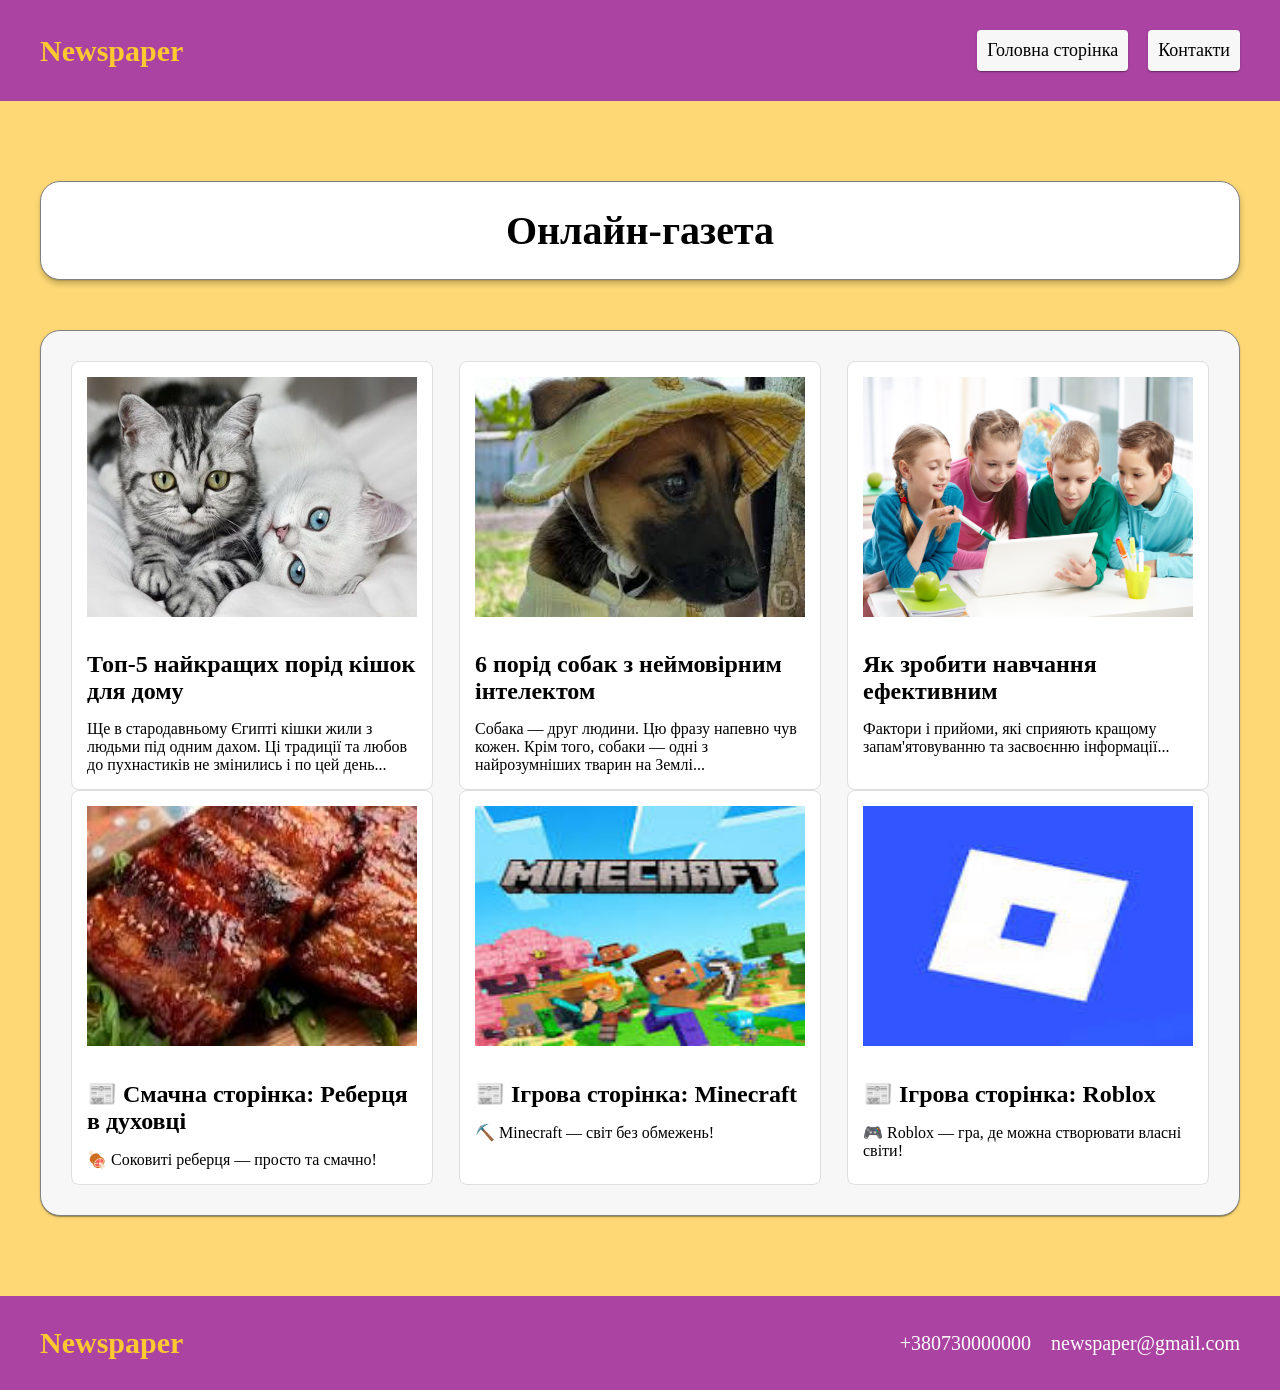
==== index.html @ fab31f5f "Add files via upload" ====
<!DOCTYPE html>
<html lang="en">

<head>
    <meta charset="UTF-8">
    <meta http-equiv="X-UA-Compatible" content="IE=edge">
    <meta name="viewport" content="width=device-width, initial-scale=1.0">
    <title>Онлайн-газета</title>
    <link rel="stylesheet" href="style.css">
</head>

<body>
    <header class="header">
        <div class="container header-wrap">
            <a href="./index.html" class="logo">Newspaper</a>
            <nav class="nav">
                <ul class="nav-list">
                    <li class="nav-item">
                        <a href="./index.html" class="nav-link">Головна сторінка</a>
                    </li>
                    <li class="nav-item">
                        <a href="contacts.html" class="nav-link">Контакти</a>
                        <a href="contacts.html"></a>
                    </li>
                </ul>
            </nav>
        </div>
    </header>

    <main class="main">
        <div class="container">
            <div class="title-wrap">
                <h1 class="title">Онлайн-газета</h1>
            </div>
            <div class="news">
                <ul class="news-list">
                    <li class="new">
                        <a href="new-one.html" class="new-wrap">
                            <img src="new-one.jpg" alt="">
                            <a href="new-one.html"></a>
                            <div class="new-text-wrap">
                                <h2 class="new-title">Топ-5 найкращих порiд кішок для дому</h2>
                                <p class="new-text">Ще в стародавньому Єгипті кішки жили з людьми під одним дахом. Ці
                                    традиції та любов до пухнастиків не змінились і по цей день...</p>
                            </div>
                        </a>
                    </li>
                    <li class="new">
                        <a href="new-two.html" class="new-wrap">
                            <img src="new-two.jpg" alt="">
                            <a href="new-two.html"></a>
                            <div class="new-text-wrap">
                                <h2 class="new-title">6 порід собак з неймовірним інтелектом</h2>
                                <p class="new-text">Собака — друг людини. Цю фразу напевно чув кожен. Крім того, собаки
                                    — одні з найрозумніших тварин на Землі...</p>
                            </div>
                        </a>
                    </li>
                    <li class="new">
                        <a href="new-three.html" class="new-wrap">
                            <img src="new-three.jpg" alt="">
                            <a href="new-three.html"></a>
                            <div class="new-text-wrap">
                                <h2 class="new-title">Як зробити навчання ефективним</h2>
                                <p class="new-text">Фактори і прийоми, які сприяють кращому запам'ятовуванню та
                                    засвоєнню інформації...</p>
                            </div>
                        </a>
                    </li>
                   
                
                        <li class="new">
                        <a href="new-four.html" class="new-wrap">  <img src="new-four.jpg" alt="">
                        
                       
                        <div class="new-text-wrap">
                            <h2 class="new-title">
                                📰 Смачна сторінка: Реберця в духовці
                            </h2>
                            <p class="new-text">
                                🍖 Соковиті реберця — просто та смачно!
                            </p>
                        </div></a>
                      
                    </li>
                
                    <li class="new">
                        <a href="new-five.html" class="new-wrap"> <img src="new-five.jpg" alt="">
                        
                        <div class="new-text-wrap">
                            <h2 class="new-title">
                                📰 Ігрова сторінка: Minecraft
                            </h2>
                            <p class="new-text">
                                ⛏️ Minecraft — світ без обмежень!
                            </p>
                        </div></a>
                       
                    </li>
                    <li class="new">
                        <a href="new-six.html" class="new-wrap">            <img src="new-six.jpg" alt="">
                        <div class="new-text-wrap">
                            <h2 class="new-title">
                                📰 Ігрова сторінка: Roblox
                            </h2>
                            <p class="new-text">
                                🎮 Roblox — гра, де можна створювати власні світи!
                            </p>
                        </div></a>
            
                    </li>
                </ul>
            </div>

        </div>
    </main>

    <footer class="footer">
        <div class="container footer-wrap">
            <a href="index.html" class="logo">Newspaper</a>
            <ul class="footer-list">
                <li class="footer-item">
                    <a href="tel:+380730000000" class="footer-link tel">+380730000000</a>
                </li>
                <li class="footer-item">
                    <a href="mailto:newspaper@gmail.com" class="footer-link">newspaper@gmail.com</a>
                </li>
            </ul>
        </div>
    </footer>
</body>

</html>
---- style.css ----
body{
    box-sizing: border-box;
    margin: 0 auto;
  
}
ul{
    list-style: none;
    padding: 0;
    margin: 0;
    display: flex;
    flex-wrap: wrap;
}
a{
    text-decoration: none;
}
h1, h2, h3, h4, h5, h6, p{
    margin: 0;
}
.container{
    width: 1200px;
    margin: 0 auto;
    padding: 0 15px;
}
.header{
    background-color: #aa43a2;
    padding: 30px 0;
}
.header-wrap{
    display: flex;
    justify-content: space-between;
    align-items: center;
}
.logo{
    color: #fec830;
    font-size: 30px;
    font-weight: 700;
}
.nav-link{
    font-size: 18px;
    color: black;
}



.main{
    background-color: #fdd875;
    padding-top: 80px;
    padding-bottom: 80px;
}
.nav-list{
    display: flex;
    justify-content: center;
    gap: 20px;
    margin: 0;
    list-style: none;
    border-radius: 4px;
}
.nav-item{
    padding: 10px;
    border-radius: 4px;
    text-decoration: none;
    color: black;
    background-color: rgb(247, 247, 247);
    box-shadow: 0px 2px 1px -1px rgba(0, 0, 0, 0.2),
            0px 1px 1px 0px rgba(0, 0, 0, 0.14), 0px 1px 3px 0px rgba(0, 0, 0, 0.12);
    cursor: pointer;
}
.nav-item:hover,
.nav-item:focus{
    background-color: white;
}
.title-wrap{
    background-color: white;
    padding-top: 25px;
    padding-bottom: 25px;
    border: 1px solid gray;
    box-shadow: 0px 1px 1px RGB(0 0 0/12%), 0px 4px 4px RGB(0 0 0/6%), 1px 4px 6px RGB(0 0 0/16%);
    border-radius: 20px;
}
.title{
    font-size: 40px;
    text-align: center;
}
.news{
    background-color: rgb(247, 247, 247);
    padding: 30px;
    margin-top: 50px;
    border: 1px solid gray;
    box-shadow: 0px 2px 1px -1px rgba(0, 0, 0, 0.2),
            0px 1px 1px 0px rgba(0, 0, 0, 0.14), 0px 1px 3px 0px rgba(0, 0, 0, 0.12);
    border-radius: 20px;
}
.news-list{
    display: flex;
    justify-content: space-between;
}
.new{
    width: 330px;
    padding: 15px;
    background-color: #fff;
    border: 1px solid rgb(224, 223, 223);
    border-radius: 8px;
}
.new:hover,
.new:focus {
    box-shadow: 0px 1px 1px RGB(0 0 0/12%), 0px 4px 4px RGB(0 0 0/6%), 1px 4px 6px RGB(0 0 0/16%);
}
img{
    width: 100%;
    height: 240px;
}
.new-text-wrap{
    margin-top: 30px;
    color: black;
}
.new-text{
    margin-top: 15px;
}




.footer{
    background-color: #aa43a2;
    padding: 30px 0;
}
.footer-wrap {
    display: flex;
    justify-content: space-between;
    align-items: center;
}
.footer-list{
    display: flex;
    justify-content: end;
}
.footer-link{
    color: white;
    font-size: 20px;
}
.tel{
    margin-right: 20px;
}




.cat-container{
    background-color: rgb(247, 247, 247);
    padding: 30px;
    border: 1px solid gray;
    box-shadow: 0px 2px 1px -1px rgba(0, 0, 0, 0.2),
            0px 1px 1px 0px rgba(0, 0, 0, 0.14), 0px 1px 3px 0px rgba(0, 0, 0, 0.12);
    border-radius: 20px;
    font-size: 20px;
}
.cat-text{
    margin-top: 30px;
}
.cat-card{
    margin-top: 50px;
}
.cat-card-title{
    text-align: center;
    font-size: 30px;
}
.cat-card-img{
    margin: 25px auto;
    width: 650px;
    height: 100%;
    display: flex;
    justify-content: center;

}





.dog-container {
    background-color: rgb(247, 247, 247);
    padding: 30px;
    border: 1px solid gray;
    box-shadow: 0px 2px 1px -1px rgba(0, 0, 0, 0.2),
        0px 1px 1px 0px rgba(0, 0, 0, 0.14), 0px 1px 3px 0px rgba(0, 0, 0, 0.12);
    border-radius: 20px;
    font-size: 20px;
}
.dog-text{
    margin-top: 30px;
}
.dog-card {
    margin-top: 50px;
}
.dog-card-title{
    font-size: 24px;

}
.dog-card-text{
    margin-top: 25px;
}
.dog-card-img {
    margin: 25px auto;
    width: 650px;
    height: 100%;
    display: flex;
    justify-content: center;
}




.study-container {
    background-color: rgb(247, 247, 247);
    padding: 30px;
    border: 1px solid gray;
    box-shadow: 0px 2px 1px -1px rgba(0, 0, 0, 0.2),
        0px 1px 1px 0px rgba(0, 0, 0, 0.14), 0px 1px 3px 0px rgba(0, 0, 0, 0.12);
    border-radius: 20px;
    font-size: 20px;
}
.study-text {
    margin-top: 30px;
}
.study-img{
    margin: 25px auto;
    width: 900px;
    height: 100%;
    display: flex;
    justify-content: center;
}
.study-list{
    list-style: square;
    margin-left: 20px;
}
.study-item{
    margin-top: 10px;
}



.contacts-container {
    background-color: rgb(247, 247, 247);
    padding: 30px;
    border: 1px solid gray;
    box-shadow: 0px 2px 1px -1px rgba(0, 0, 0, 0.2),
        0px 1px 1px 0px rgba(0, 0, 0, 0.14), 0px 1px 3px 0px rgba(0, 0, 0, 0.12);
    border-radius: 20px;
    font-size: 20px;
    font-size: 30px;
}
.contact-text{
    margin-bottom: 20px;
    margin-top: 20px;
}
.contact-link{
    color: #aa43a2;
}
.contact-link:hover,
.contact-link:focus {
    color: #8a1381;
    font-weight: 700;
}
.contact-img{
    height: 100%;
    border: 1px solid rgb(215, 215, 215);
    border-radius: 20px;
    box-shadow: 0px 2px 1px -1px rgba(0, 0, 0, 0.2),
            0px 1px 1px 0px rgba(0, 0, 0, 0.14), 0px 1px 3px 0px rgba(0, 0, 0, 0.12);
}
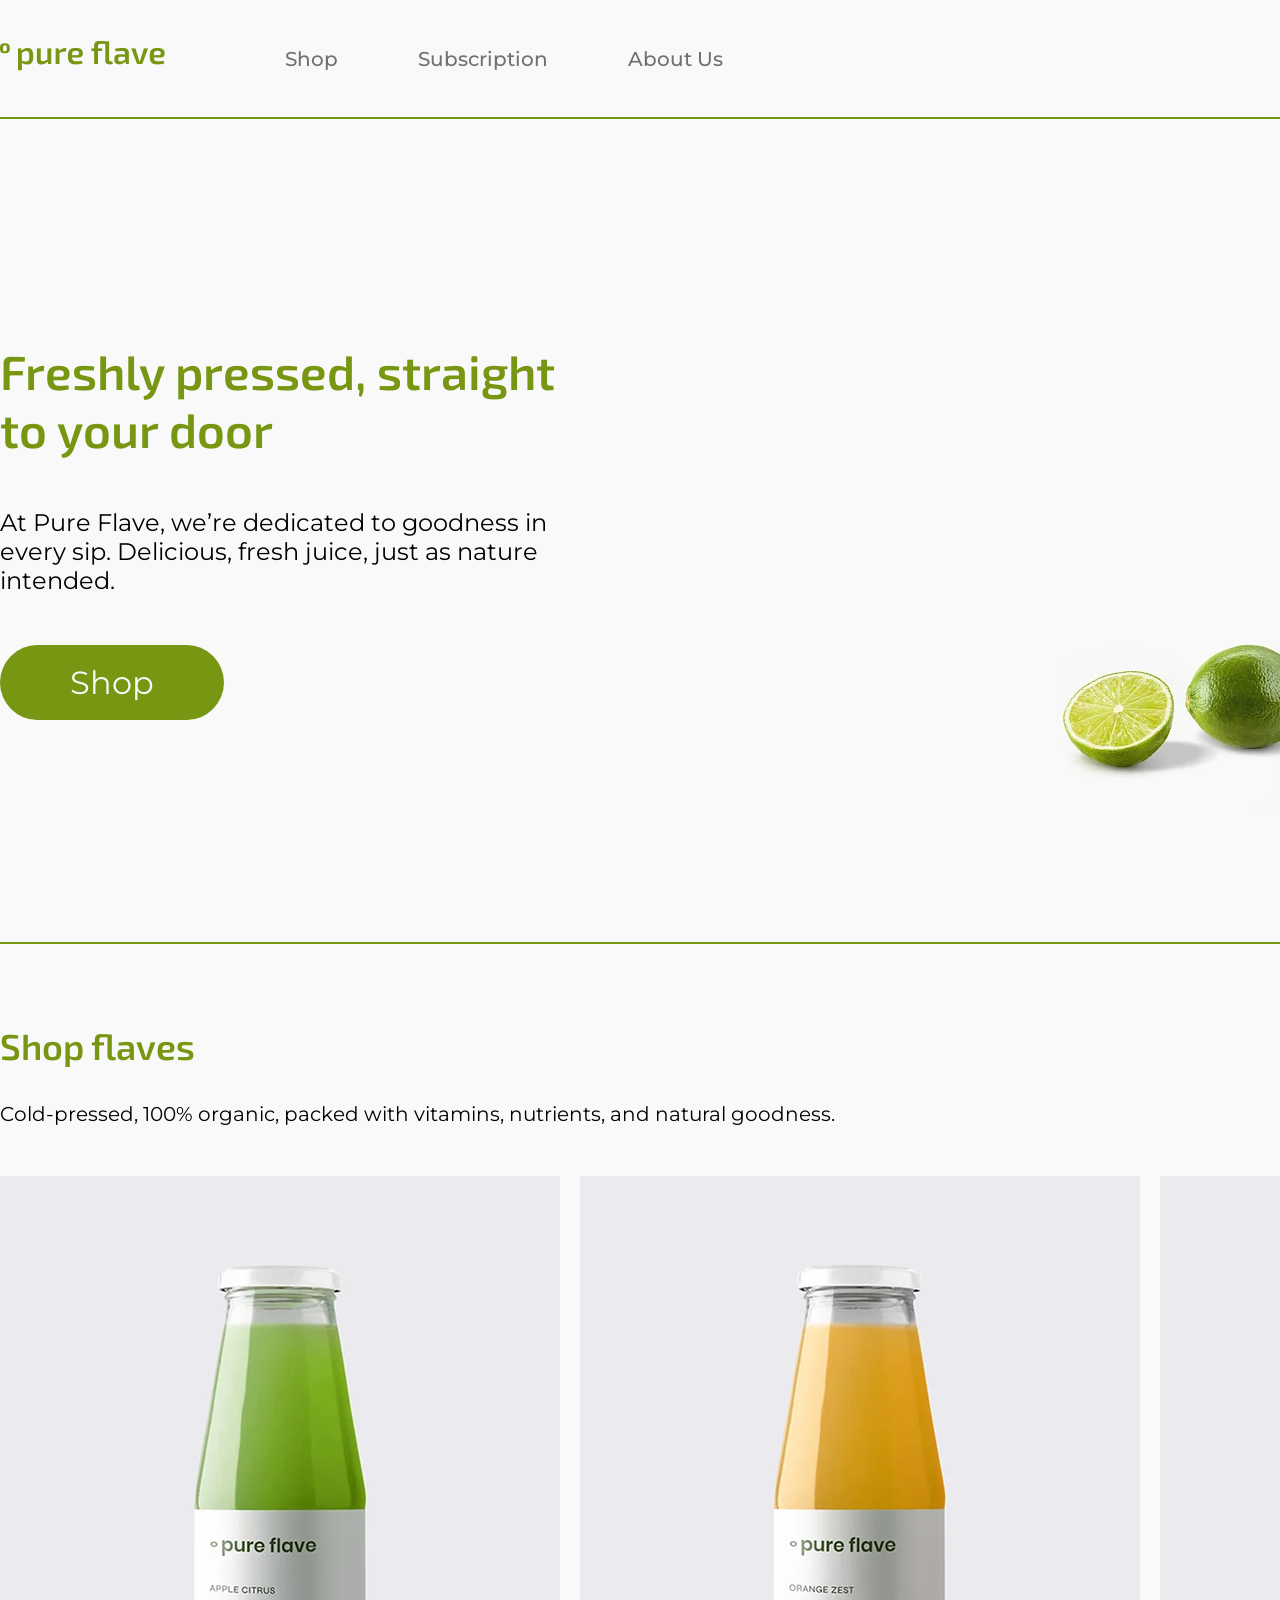
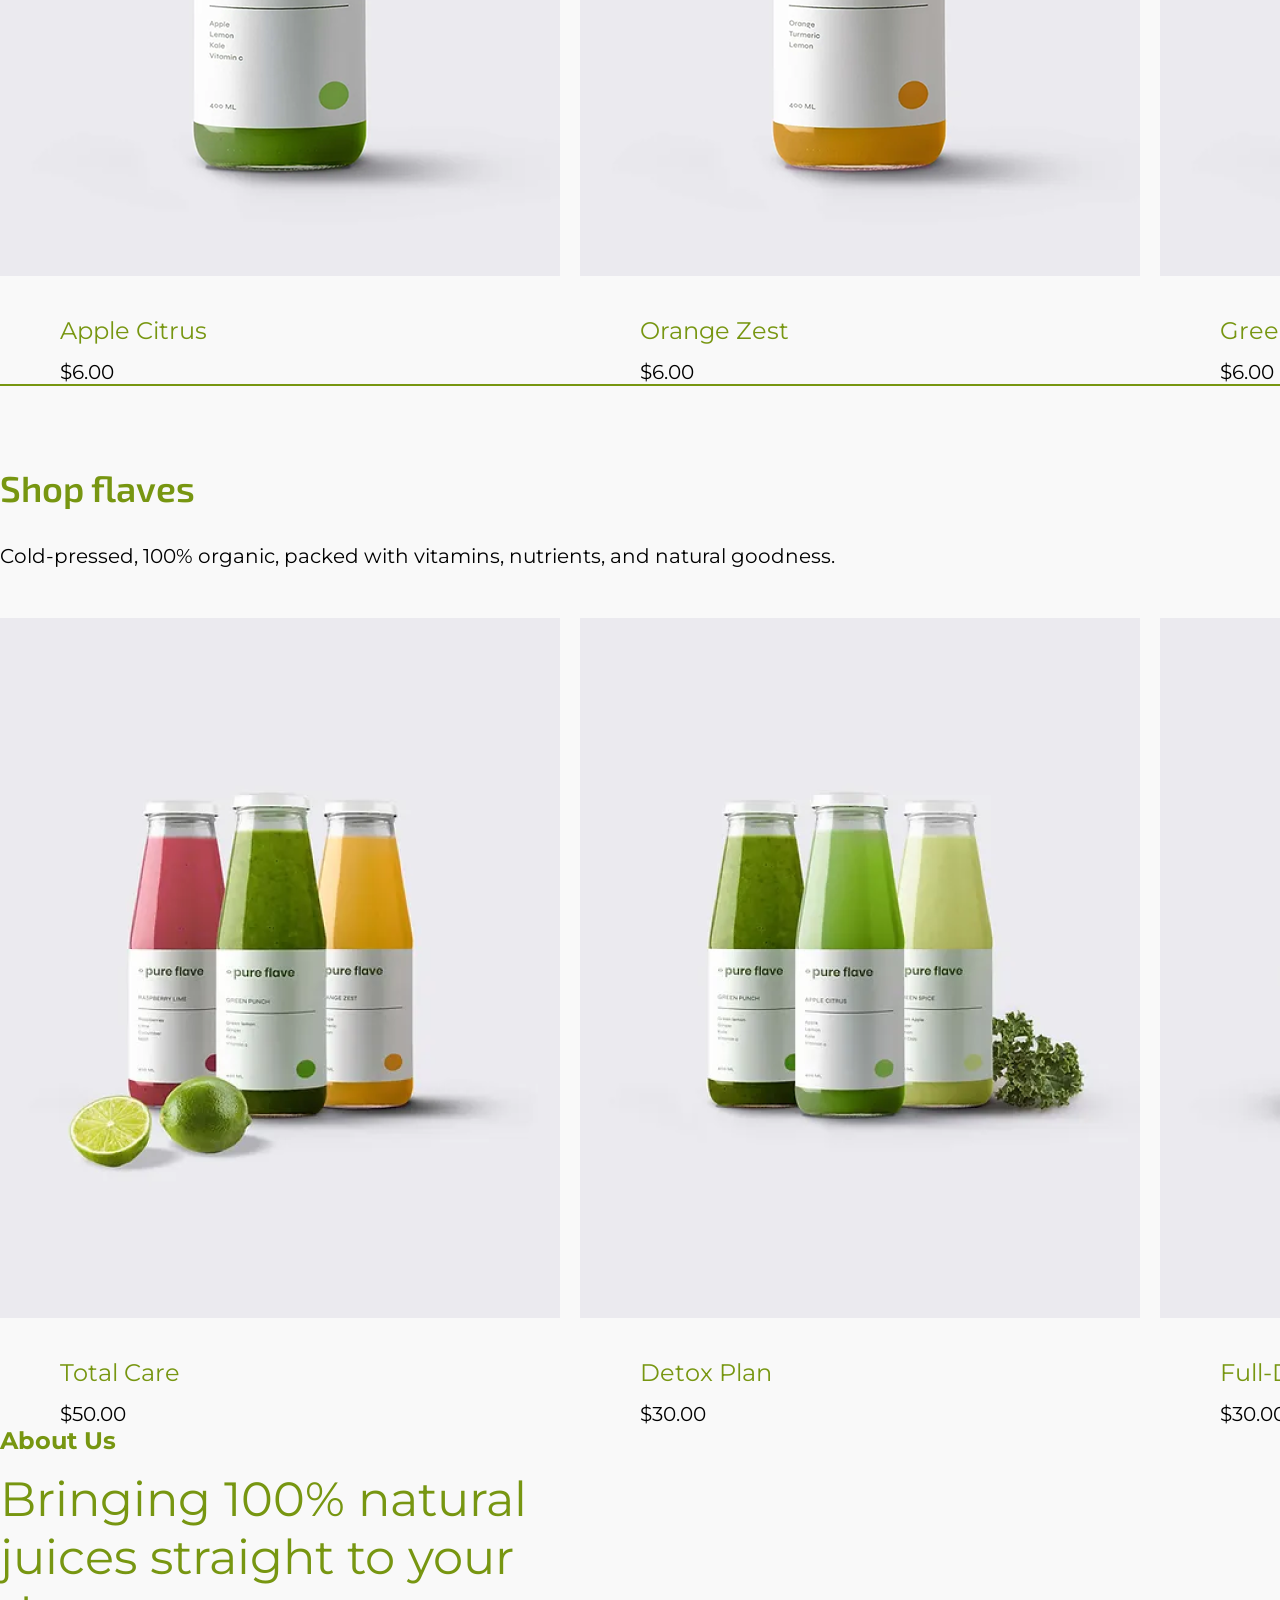
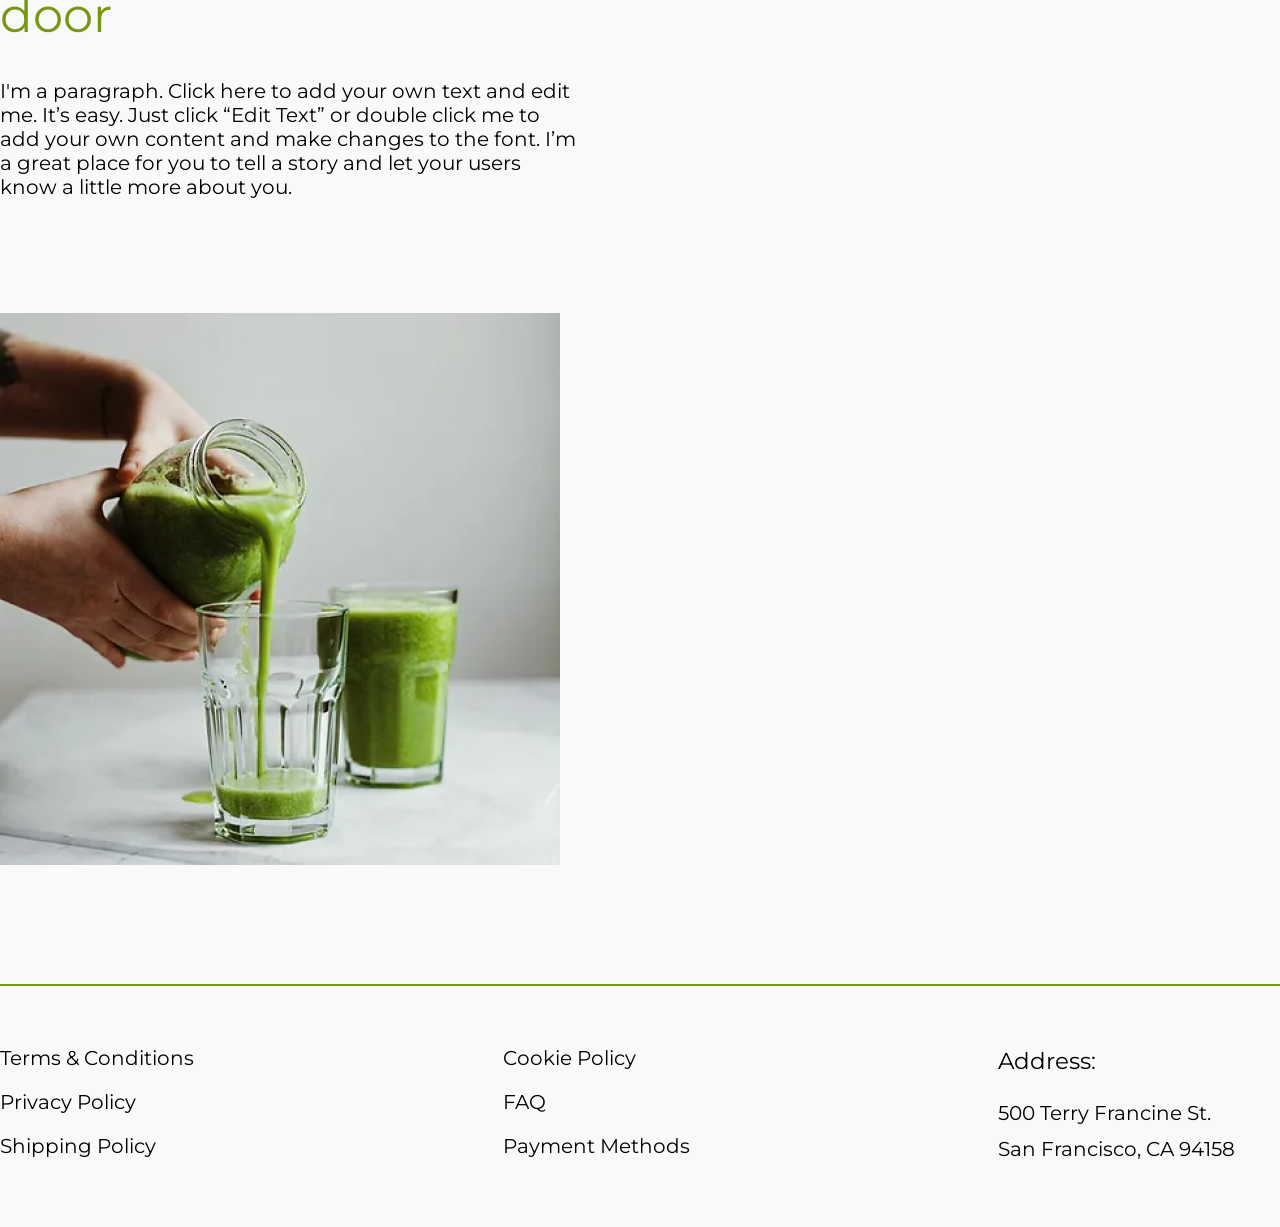
==== commit 19c28963: "Add files via upload" ====
--- a/index.html
+++ b/index.html
@@ -3,127 +3,195 @@
 
 <head>
     <meta charset="UTF-8">
-    <meta http-equiv="X-UA-Compatible" content="IE=edge">
     <meta name="viewport" content="width=device-width, initial-scale=1.0">
-    <title>Онлайн-газета</title>
-    <link rel="stylesheet" href="style.css">
+    <title>shop jus</title>
+    <link rel="stylesheet" href="./style.css">
+    <link
+        href="https://fonts.googleapis.com/css2?family=Exo+2:ital,wght@0,100..900;1,100..900&family=Inter:ital,opsz,wght@0,14..32,100..900;1,14..32,100..900&family=Montserrat:ital,wght@0,100..900;1,100..900&display=swap"
+        rel="stylesheet">
 </head>
 
 <body>
     <header class="header">
-        <div class="container header-wrap">
-            <a href="./index.html" class="logo">Newspaper</a>
-            <nav class="nav">
-                <ul class="nav-list">
-                    <li class="nav-item">
-                        <a href="./index.html" class="nav-link">Головна сторінка</a>
-                    </li>
-                    <li class="nav-item">
-                        <a href="contacts.html" class="nav-link">Контакти</a>
-                        <a href="contacts.html"></a>
-                    </li>
-                </ul>
-            </nav>
+        <div class=" container header-container ">
+            <a href="" class="header-logo"><img src="./logo.png" alt="logo"></a>
+            <ul class="header-list">
+                <li class="header-items">
+                    <a href="" class="header-link">Shop</a>
+                </li>
+                <li class="header-items">
+                    <a href="" class="header-link">Subscription</a>
+                </li>
+                <li class="header-items">
+                    <a href="" class="header-link">About Us</a>
+                </li>
+            </ul>
         </div>
     </header>
-
-    <main class="main">
+    <main>
+        <section class="hero">
+            <div class="container hero-container">
+                <div class="hero-wrap">
+                    <h1 class="hero-title">
+                        Freshly pressed,
+                        straight to
+                        your door
+                    </h1>
+                    <p class="hero-text">
+                        At Pure Flave, we’re dedicated to goodness in every sip. Delicious, fresh juice, just as nature
+                        intended.
+                    </p>
+                    <a href="" class="hero-button">Shop</a>
+                </div>
+                <img src="./hero.png" alt="gus">
+            </div>
+        </section>
+       
+         <section class="flaves">
+            <div class="container">
+                <h2 class="flaves-title">
+                    Shop flaves
+                </h2>
+                <p class="flaves-text">
+                    Cold-pressed, 100% organic, packed with vitamins, nutrients, and natural goodness.
+                </p>
+                <ul class="flaves-list">
+                    <li class="flaves-item">
+                        <img src="./apple-citrus.png" alt="Apple Citrus">
+                        <h3 class="flaves-subtitle">
+                            Apple Citrus
+                        </h3>
+                        <p class="flaves-prise">
+                            $6.00
+                        </p>
+                    </li>
+                    <li class="flaves-item">
+                        <img src="./orange-zest.png" alt="Orange Zest">
+                        <h3 class="flaves-subtitle">
+                            Orange Zest
+                        </h3>
+                        <p class="flaves-prise">
+                            $6.00
+                        </p>
+                    </li>
+                    <li class="flaves-item">
+                        <img src="./green-gus.png" alt="Green Punch">
+                        <h3 class="flaves-subtitle">
+                            Green Punch
+                        </h3>
+                        <p class="flaves-prise">
+                            $6.00
+                        </p>
+                    </li>
+                </ul>
+            </div>
+        </section>
+                 <section class="flaves">
+            <div class="container">
+                <h2 class="flaves-title">
+                    Shop flaves
+                </h2>
+                <p class="flaves-text">
+                    Cold-pressed, 100% organic, packed with vitamins, nutrients, and natural goodness.
+                </p>
+                <ul class="flaves-list">
+                    <li class="flaves-item">
+                        <img src="./total-care.png" alt="">
+                        <h3 class="flaves-subtitle">
+                            Total Care
+                        </h3>
+                        <p class="flaves-prise">
+                            $50.00
+                        </p>
+                    </li>
+                    <li class="flaves-item">
+                        <img src="./detox-plan.png" alt="">
+                        <h3 class="flaves-subtitle">
+                            Detox Plan
+                        </h3>
+                        <p class="flaves-prise">
+                            $30.00
+                        </p>
+                    </li>
+                    <li class="flaves-item">
+                        <img src="./full-day-ceanses.png" alt="">
+                        <h3 class="flaves-subtitle">
+                           Full-Day Cleanses
+                        </h3>
+                        <p class="flaves-prise">
+                           $30.00
+                        </p>
+                    </li>
+                </ul>
+            </div>
+        </section>
+ <section class="hero">
+            <div class="container hero-container-pp">
+                <div class="hero-wrap">
+                    <h1 class="hero-title-pp">
+                        About Us
+                    </h1>
+                    <p class="hero-text-pp">
+                      Bringing 100% natural juices straight to your door
+                    </p>
+                   <p>
+                    I'm a paragraph. Click here to add your own text and edit me. It’s easy. Just click “Edit Text” or double click me to add your own content and make changes to the font. I’m a great place for you to tell a story and let your users know a little more about you.
+                   </p>
+                </div>
+                <img src="./about-ass.png" alt="gus" class="about-ass-img">
+            </div>
+        </section>
+    </main>
+    <footer class="footer">
         <div class="container">
-            <div class="title-wrap">
-                <h1 class="title">Онлайн-газета</h1>
-            </div>
-            <div class="news">
-                <ul class="news-list">
-                    <li class="new">
-                        <a href="new-one.html" class="new-wrap">
-                            <img src="new-one.jpg" alt="">
-                            <a href="new-one.html"></a>
-                            <div class="new-text-wrap">
-                                <h2 class="new-title">Топ-5 найкращих порiд кішок для дому</h2>
-                                <p class="new-text">Ще в стародавньому Єгипті кішки жили з людьми під одним дахом. Ці
-                                    традиції та любов до пухнастиків не змінились і по цей день...</p>
-                            </div>
-                        </a>
-                    </li>
-                    <li class="new">
-                        <a href="new-two.html" class="new-wrap">
-                            <img src="new-two.jpg" alt="">
-                            <a href="new-two.html"></a>
-                            <div class="new-text-wrap">
-                                <h2 class="new-title">6 порід собак з неймовірним інтелектом</h2>
-                                <p class="new-text">Собака — друг людини. Цю фразу напевно чув кожен. Крім того, собаки
-                                    — одні з найрозумніших тварин на Землі...</p>
-                            </div>
-                        </a>
-                    </li>
-                    <li class="new">
-                        <a href="new-three.html" class="new-wrap">
-                            <img src="new-three.jpg" alt="">
-                            <a href="new-three.html"></a>
-                            <div class="new-text-wrap">
-                                <h2 class="new-title">Як зробити навчання ефективним</h2>
-                                <p class="new-text">Фактори і прийоми, які сприяють кращому запам'ятовуванню та
-                                    засвоєнню інформації...</p>
-                            </div>
-                        </a>
-                    </li>
-                   
-                
-                        <li class="new">
-                        <a href="new-four.html" class="new-wrap">  <img src="new-four.jpg" alt="">
-                        
-                       
-                        <div class="new-text-wrap">
-                            <h2 class="new-title">
-                                📰 Смачна сторінка: Реберця в духовці
-                            </h2>
-                            <p class="new-text">
-                                🍖 Соковиті реберця — просто та смачно!
-                            </p>
-                        </div></a>
-                      
-                    </li>
-                
-                    <li class="new">
-                        <a href="new-five.html" class="new-wrap"> <img src="new-five.jpg" alt="">
-                        
-                        <div class="new-text-wrap">
-                            <h2 class="new-title">
-                                📰 Ігрова сторінка: Minecraft
-                            </h2>
-                            <p class="new-text">
-                                ⛏️ Minecraft — світ без обмежень!
-                            </p>
-                        </div></a>
-                       
-                    </li>
-                    <li class="new">
-                        <a href="new-six.html" class="new-wrap">            <img src="new-six.jpg" alt="">
-                        <div class="new-text-wrap">
-                            <h2 class="new-title">
-                                📰 Ігрова сторінка: Roblox
-                            </h2>
-                            <p class="new-text">
-                                🎮 Roblox — гра, де можна створювати власні світи!
-                            </p>
-                        </div></a>
-            
-                    </li>
-                </ul>
-            </div>
-
-        </div>
-    </main>
-
-    <footer class="footer">
-        <div class="container footer-wrap">
-            <a href="index.html" class="logo">Newspaper</a>
             <ul class="footer-list">
-                <li class="footer-item">
-                    <a href="tel:+380730000000" class="footer-link tel">+380730000000</a>
-                </li>
-                <li class="footer-item">
-                    <a href="mailto:newspaper@gmail.com" class="footer-link">newspaper@gmail.com</a>
+                <li class="footer=item">
+                    <ul class="footer-sublist">
+                        <li class="footer-subitem">
+                            <a href="" class="footer-link">Terms & Conditions</a>
+                        </li>
+                        <li class="footer-subitem">
+                            <a href="" class="footer-link">Privacy Policy</a>
+                        </li>
+                        <li class="footer-subitem">
+                            <a href="" class="footer-link">Shipping Policy</a>
+                        </li>
+                    </ul>
+                </li>
+                <li class="footer=item">
+                    <ul class="footer-sublist">
+                        <li class="footer-subitem">
+                            <a href="" class="footer-link">Cookie Policy​</a>
+                        </li>
+                        <li class="footer-subitem">
+                            <a href="" class="footer-link">FAQ</a>
+                        </li>
+                        <li class="footer-subitem">
+                            <a href="" class="footer-link">Payment Methods</a>
+                        </li>
+                    </ul>
+                </li>
+                <li class="footer=item">
+                    <h3 class="footer-title">
+                        Address:
+                    </h3>
+                    <p class="footer-address">
+                        500 Terry Francine St. <br>
+                        San Francisco, CA 94158
+                    </p>
+                </li>
+                <li class="footer=item">
+                    <h3 class="footer-title">
+                        Contact
+                    </h3>
+                    <ul class="footer-sublist">
+                        <li class="footer-subitem">
+                            <a href="mailto:info@mysite.com" class="footer-link">info@mysite.com</a>
+                        </li>
+                        <li class="footer-subitem">
+                            <a href="tel:123-456-7890" class="footer-link">123-456-7890</a>
+                        </li>
+                    </ul>
                 </li>
             </ul>
         </div>
--- a/style.css
+++ b/style.css
@@ -1,270 +1,187 @@
-body{
-    box-sizing: border-box;
+body {
+    margin: 0;
+    font-family:
+        "Montserrat", sans-serif;
+    background-color: #F9F9F9;
+    font-size: 20px;
+}
+
+.container {
+    width: 1720px;
     margin: 0 auto;
-  
 }
-ul{
+
+ul,
+p,
+h1,
+h2,
+h3 {
+    margin: 0;
+    padding: 0;
+}
+
+.header {
+    padding: 41px 0px;
+    border-bottom: 2px solid #779611;
+}
+
+.header-container {
+    display: flex;
+    gap: 120px;
+    align-items: center;
+}
+
+.header-list {
+    display: flex;
+    align-items: center;
+    gap: 80px;
     list-style: none;
-    padding: 0;
-    margin: 0;
-    display: flex;
-    flex-wrap: wrap;
 }
-a{
+
+.header-link {
+    color: #707070;
     text-decoration: none;
+    font-weight: 500;
 }
-h1, h2, h3, h4, h5, h6, p{
-    margin: 0;
-}
-.container{
-    width: 1200px;
-    margin: 0 auto;
-    padding: 0 15px;
-}
-.header{
-    background-color: #aa43a2;
-    padding: 30px 0;
-}
-.header-wrap{
+
+.hero-container {
     display: flex;
     justify-content: space-between;
     align-items: center;
+
 }
-.logo{
-    color: #fec830;
-    font-size: 30px;
-    font-weight: 700;
+
+.hero-title {
+    font-family: "Exo 2", sans-serif;
+    color: #779611;
+    font-size: 48px;
+    font-weight: 600;
+    padding-bottom: 50px;
 }
-.nav-link{
-    font-size: 18px;
-    color: black;
+
+.hero-text {
+    font-size: 24px;
+    padding-bottom: 50px;
+
+}
+
+.hero-button {
+    background-color: #779611;
+    border-radius: 40px;
+    padding: 18px 70px;
+    font-size: 32px;
+    color: #F9F9F9;
+    text-decoration: none;
+    display: inline-block;
+}
+
+.hero-wrap {
+    width: 580px;
+}
+
+.flaves {
+    padding-top: 80px;
+    border-top: 2px solid #779611;
+}
+
+.flaves-title {
+    font-family: "Exo 2", sans-serif;
+    font-size: 36px;
+    font-weight: 600;
+    color: #779611;
+    margin-bottom: 35px;
+}
+
+.flaves-text {
+    margin-bottom: 50px;
+}
+
+.flaves-list{
+    display: flex;
+    justify-content: space-between;
+    list-style: none;
+}
+
+.flaves-subtitle{
+    color: #779611;
+    font-weight: 400;
+    font-size: 24px;
+    padding-top: 35px;
+    padding-left: 60px;
+    padding-bottom: 15px;
+}
+
+.flaves-prise{
+    padding-left: 60px;
+}
+
+.footer{
+    padding: 60px 0px;
+    border-top: 2px solid #779611;
+}
+
+.footer-list{
+    display: flex;
+    list-style: none;
+    justify-content: space-between;
+}
+
+.footer-sublist{
+    list-style: none;
+    display: flex;
+    gap: 20px;
+    flex-direction: column;
+}
+
+.footer-link{
+    color: #000;
+    text-decoration: none;
+}
+
+.footer-title{
+    font-weight: 400;
+    margin-bottom: 20px;
+}
+
+.footer-address{
+    line-height: 1.8;
 }
 
 
-
-.main{
-    background-color: #fdd875;
-    padding-top: 80px;
-    padding-bottom: 80px;
-}
-.nav-list{
+.container-abb{
     display: flex;
-    justify-content: center;
-    gap: 20px;
-    margin: 0;
-    list-style: none;
-    border-radius: 4px;
-}
-.nav-item{
-    padding: 10px;
-    border-radius: 4px;
-    text-decoration: none;
-    color: black;
-    background-color: rgb(247, 247, 247);
-    box-shadow: 0px 2px 1px -1px rgba(0, 0, 0, 0.2),
-            0px 1px 1px 0px rgba(0, 0, 0, 0.14), 0px 1px 3px 0px rgba(0, 0, 0, 0.12);
-    cursor: pointer;
-}
-.nav-item:hover,
-.nav-item:focus{
-    background-color: white;
-}
-.title-wrap{
-    background-color: white;
-    padding-top: 25px;
-    padding-bottom: 25px;
-    border: 1px solid gray;
-    box-shadow: 0px 1px 1px RGB(0 0 0/12%), 0px 4px 4px RGB(0 0 0/6%), 1px 4px 6px RGB(0 0 0/16%);
-    border-radius: 20px;
-}
-.title{
-    font-size: 40px;
-    text-align: center;
-}
-.news{
-    background-color: rgb(247, 247, 247);
-    padding: 30px;
-    margin-top: 50px;
-    border: 1px solid gray;
-    box-shadow: 0px 2px 1px -1px rgba(0, 0, 0, 0.2),
-            0px 1px 1px 0px rgba(0, 0, 0, 0.14), 0px 1px 3px 0px rgba(0, 0, 0, 0.12);
-    border-radius: 20px;
-}
-.news-list{
-    display: flex;
-    justify-content: space-between;
-}
-.new{
-    width: 330px;
-    padding: 15px;
-    background-color: #fff;
-    border: 1px solid rgb(224, 223, 223);
-    border-radius: 8px;
-}
-.new:hover,
-.new:focus {
-    box-shadow: 0px 1px 1px RGB(0 0 0/12%), 0px 4px 4px RGB(0 0 0/6%), 1px 4px 6px RGB(0 0 0/16%);
-}
-img{
-    width: 100%;
-    height: 240px;
-}
-.new-text-wrap{
-    margin-top: 30px;
-    color: black;
-}
-.new-text{
-    margin-top: 15px;
-}
-
-
-
-
-.footer{
-    background-color: #aa43a2;
-    padding: 30px 0;
-}
-.footer-wrap {
-    display: flex;
-    justify-content: space-between;
-    align-items: center;
-}
-.footer-list{
-    display: flex;
-    justify-content: end;
-}
-.footer-link{
-    color: white;
-    font-size: 20px;
-}
-.tel{
-    margin-right: 20px;
-}
-
-
-
-
-.cat-container{
-    background-color: rgb(247, 247, 247);
-    padding: 30px;
-    border: 1px solid gray;
-    box-shadow: 0px 2px 1px -1px rgba(0, 0, 0, 0.2),
-            0px 1px 1px 0px rgba(0, 0, 0, 0.14), 0px 1px 3px 0px rgba(0, 0, 0, 0.12);
-    border-radius: 20px;
-    font-size: 20px;
-}
-.cat-text{
-    margin-top: 30px;
-}
-.cat-card{
-    margin-top: 50px;
-}
-.cat-card-title{
-    text-align: center;
-    font-size: 30px;
-}
-.cat-card-img{
-    margin: 25px auto;
-    width: 650px;
-    height: 100%;
-    display: flex;
-    justify-content: center;
+    justify-content: space-around;
+    margin-right: 1770px;
 
 }
 
-
-
-
-
-.dog-container {
-    background-color: rgb(247, 247, 247);
-    padding: 30px;
-    border: 1px solid gray;
-    box-shadow: 0px 2px 1px -1px rgba(0, 0, 0, 0.2),
-        0px 1px 1px 0px rgba(0, 0, 0, 0.14), 0px 1px 3px 0px rgba(0, 0, 0, 0.12);
-    border-radius: 20px;
-    font-size: 20px;
-}
-.dog-text{
-    margin-top: 30px;
-}
-.dog-card {
-    margin-top: 50px;
-}
-.dog-card-title{
-    font-size: 24px;
-
-}
-.dog-card-text{
-    margin-top: 25px;
-}
-.dog-card-img {
-    margin: 25px auto;
-    width: 650px;
-    height: 100%;
-    display: flex;
-    justify-content: center;
+.about-content{
+    margin-left: 1770px;
+    margin-top: 203px;
+    margin-bottom: 204px;
 }
 
-
-
-
-.study-container {
-    background-color: rgb(247, 247, 247);
-    padding: 30px;
-    border: 1px solid gray;
-    box-shadow: 0px 2px 1px -1px rgba(0, 0, 0, 0.2),
-        0px 1px 1px 0px rgba(0, 0, 0, 0.14), 0px 1px 3px 0px rgba(0, 0, 0, 0.12);
-    border-radius: 20px;
-    font-size: 20px;
-}
-.study-text {
-    margin-top: 30px;
-}
-.study-img{
-    margin: 25px auto;
-    width: 900px;
-    height: 100%;
-    display: flex;
-    justify-content: center;
-}
-.study-list{
-    list-style: square;
-    margin-left: 20px;
-}
-.study-item{
-    margin-top: 10px;
+.about-image{
+    margin-bottom: 114px;
+    margin-top: 114px;
 }
 
-
-
-.contacts-container {
-    background-color: rgb(247, 247, 247);
-    padding: 30px;
-    border: 1px solid gray;
-    box-shadow: 0px 2px 1px -1px rgba(0, 0, 0, 0.2),
-        0px 1px 1px 0px rgba(0, 0, 0, 0.14), 0px 1px 3px 0px rgba(0, 0, 0, 0.12);
-    border-radius: 20px;
-    font-size: 20px;
-    font-size: 30px;
-}
-.contact-text{
-    margin-bottom: 20px;
-    margin-top: 20px;
-}
-.contact-link{
-    color: #aa43a2;
-}
-.contact-link:hover,
-.contact-link:focus {
-    color: #8a1381;
-    font-weight: 700;
-}
-.contact-img{
-    height: 100%;
-    border: 1px solid rgb(215, 215, 215);
-    border-radius: 20px;
-    box-shadow: 0px 2px 1px -1px rgba(0, 0, 0, 0.2),
-            0px 1px 1px 0px rgba(0, 0, 0, 0.14), 0px 1px 3px 0px rgba(0, 0, 0, 0.12);
+.hero-title-pp{
+font-size: 24px;
+color: #779611;
+padding-bottom: 15px;
 }
 
+.hero-text-pp{
+    font-size: 48px;
+    color: #779611;
+    padding-bottom: 35px;
+}
+
+.about-ass-img{
+    padding-bottom: 114px;
+    padding-top: 114px;
+   
+}
+
+     
